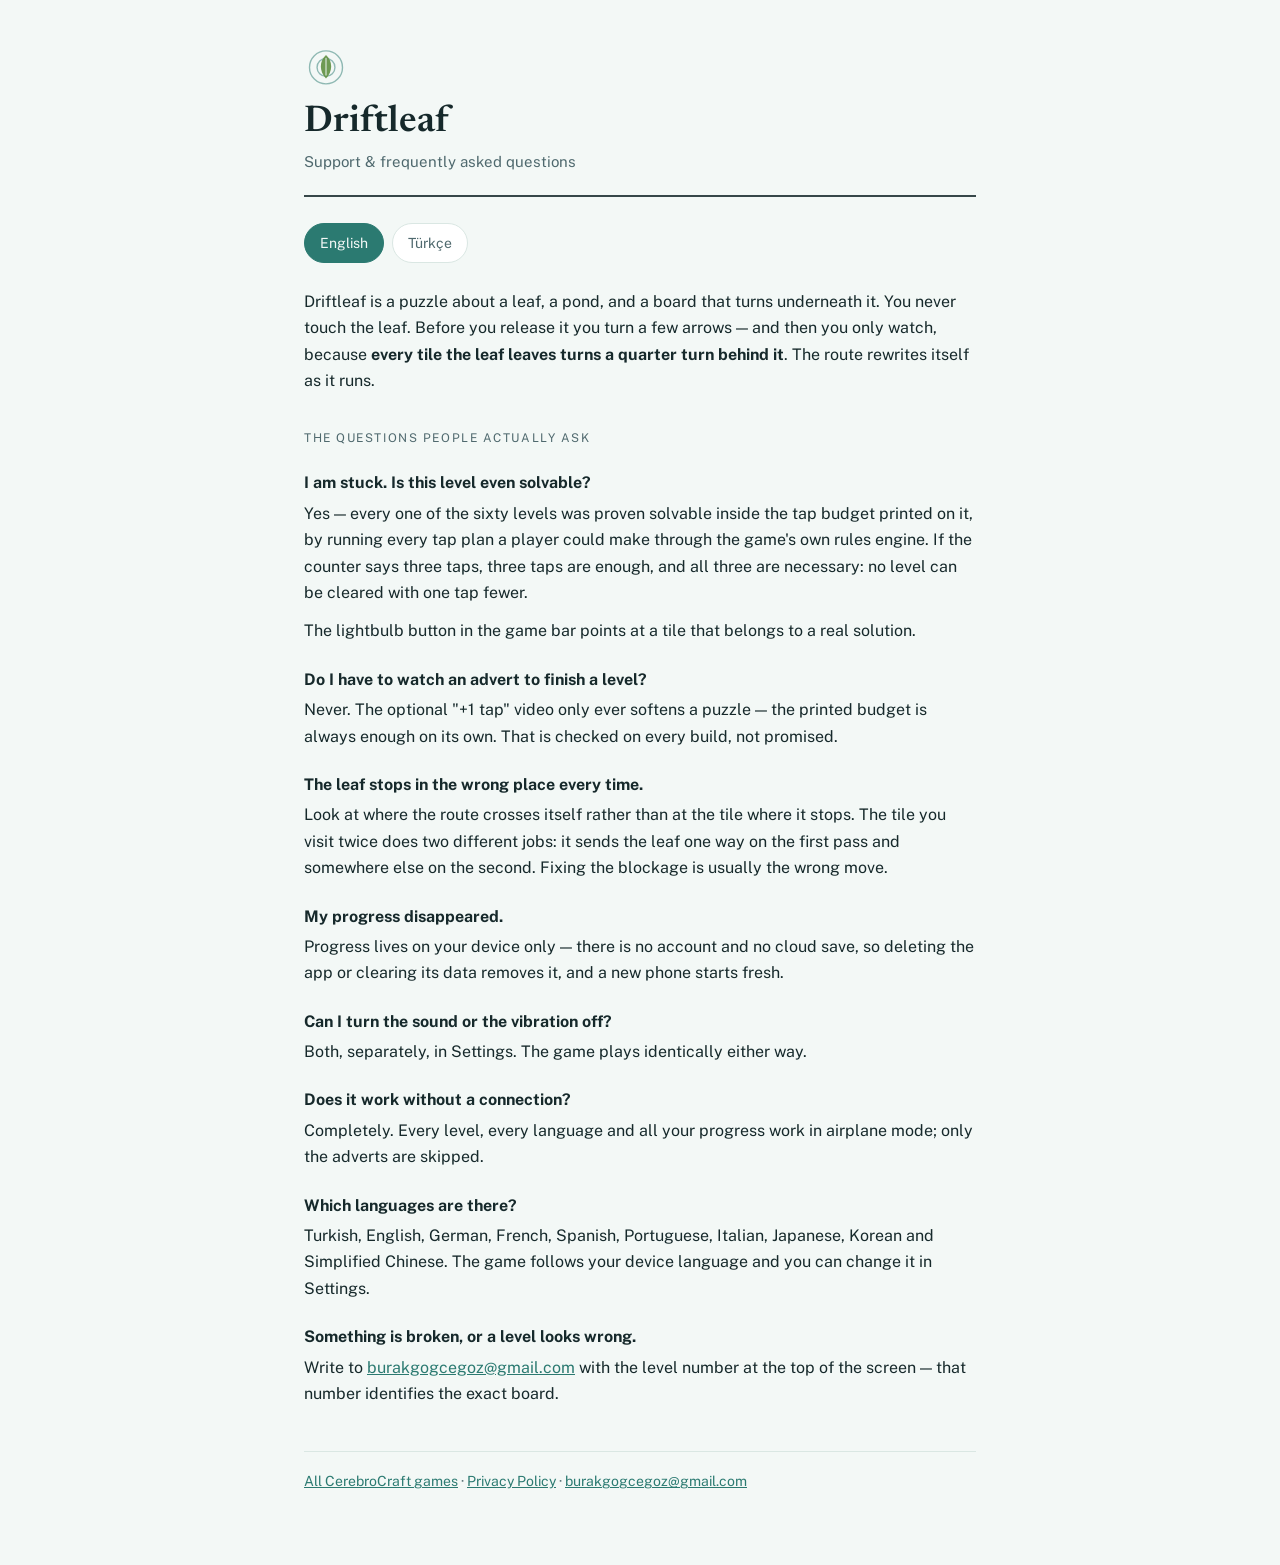
==== driftleaf/index.html @ e94ea5ab "Driftleaf: support and privacy pages" ====
<!doctype html>
<html lang="en">
<head>
<meta charset="utf-8">
<meta name="viewport" content="width=device-width, initial-scale=1">
<title>Driftleaf — Support</title>
<meta name="description" content="Driftleaf support and frequently asked questions.">
<link rel="preconnect" href="https://fonts.googleapis.com">
<link rel="preconnect" href="https://fonts.gstatic.com" crossorigin>
<link rel="stylesheet" href="https://fonts.googleapis.com/css2?family=Newsreader:opsz,wght@6..72,600&family=Public+Sans:wght@400;600&display=swap">
<style>
  :root {
    --bg:#f3f8f6; --card:#ffffff; --ink:#16292b; --soft:#4f696e;
    --line:#dae7e3; --line-soft:#eaf2ef; --accent:#2b7a71; --leaf:#5f8f41;
  }
  @media (prefers-color-scheme: dark) {
    :root {
      --bg:#0e1617; --card:#141f1e; --ink:#e4efec; --soft:#a3bab6;
      --line:#22322f; --line-soft:#192726; --accent:#77cec2; --leaf:#9ccb72;
    }
  }
  * { box-sizing:border-box; }
  body {
    margin:0; padding:0 20px 72px; background:var(--bg); color:var(--ink);
    font:16px/1.65 "Public Sans", -apple-system, BlinkMacSystemFont, "Segoe UI", Roboto, Helvetica, Arial, sans-serif;
    -webkit-text-size-adjust:100%;
  }
  main { max-width:42rem; margin:0 auto; }
  header.top { padding:44px 0 0; }
  .mark { display:block; width:44px; height:44px; margin:0 0 14px; }
  h1 {
    font-family:Newsreader, Georgia, "Times New Roman", serif; font-weight:600;
    font-size:clamp(1.7rem,5vw,2.3rem); line-height:1.15; margin:0 0 6px; text-wrap:balance;
  }
  .tagline { color:var(--soft); margin:0 0 20px; font-size:15px; }
  .rule { height:2px; background:var(--ink); opacity:.85; margin:0 0 26px; }
  .langs { display:flex; gap:8px; margin:0 0 26px; }
  .langs button {
    font:inherit; font-size:14px; padding:7px 15px; min-height:40px;
    border:1px solid var(--line); border-radius:999px; background:var(--card);
    color:var(--soft); cursor:pointer;
  }
  .langs button[aria-pressed="true"] { background:var(--accent); border-color:var(--accent); color:var(--bg); }
  .langs button:focus-visible { outline:2px solid var(--accent); outline-offset:2px; }
  .eyebrow {
    font-size:12px; letter-spacing:.13em; text-transform:uppercase;
    color:var(--soft); margin:34px 0 12px;
  }
  h2 {
    font-family:Newsreader, Georgia, serif; font-weight:600; font-size:1.15rem;
    margin:30px 0 8px; padding-top:10px; border-top:1px solid var(--line);
  }
  h3 { font-size:1rem; margin:22px 0 4px; }
  p { margin:0 0 12px; }
  ul { padding-left:1.2rem; margin:0 0 14px; }
  li { margin:5px 0; }
  code {
    background:var(--line-soft); border:1px solid var(--line); padding:1px 5px;
    border-radius:5px; font-size:.9em;
  }
  a { color:var(--accent); overflow-wrap:anywhere; }
  footer.end {
    margin-top:44px; padding-top:18px; border-top:1px solid var(--line);
    color:var(--soft); font-size:14px;
  }
  section[hidden] { display:none; }
</style>
</head>
<body>
<main>
  <header class="top">
    <svg class="mark" viewBox="0 0 64 64" aria-hidden="true">
      <circle cx="32" cy="34" r="24" fill="none" stroke="var(--accent)" stroke-width="2" opacity=".5"/>
      <circle cx="32" cy="34" r="13" fill="none" stroke="var(--accent)" stroke-width="2" opacity=".5"/>
      <path d="M32 16 C42 25 42 40 32 50 C22 40 22 25 32 16 Z" fill="var(--leaf)" opacity=".9"/>
      <path d="M32 21 L32 45" stroke="var(--bg)" stroke-width="2" stroke-linecap="round" opacity=".7"/>
    </svg>
    <h1>Driftleaf</h1>
    <p class="tagline">Support &amp; frequently asked questions</p>
    <div class="rule"></div>
    <div class="langs">
      <button type="button" data-lang="en" aria-pressed="true">English</button>
      <button type="button" data-lang="tr" aria-pressed="false">Türkçe</button>
    </div>
  </header>

  <section id="en" lang="en">

    <p>Driftleaf is a puzzle about a leaf, a pond, and a board that turns underneath it.
    You never touch the leaf. Before you release it you turn a few arrows — and then you
    only watch, because <strong>every tile the leaf leaves turns a quarter turn behind
    it</strong>. The route rewrites itself as it runs.</p>

    <p class="eyebrow">The questions people actually ask</p>

    <h3>I am stuck. Is this level even solvable?</h3>
    <p>Yes — every one of the sixty levels was proven solvable inside the tap budget
    printed on it, by running every tap plan a player could make through the game's own
    rules engine. If the counter says three taps, three taps are enough, and all three are
    necessary: no level can be cleared with one tap fewer.</p>
    <p>The lightbulb button in the game bar points at a tile that belongs to a real
    solution.</p>

    <h3>Do I have to watch an advert to finish a level?</h3>
    <p>Never. The optional "+1 tap" video only ever softens a puzzle — the printed budget
    is always enough on its own. That is checked on every build, not promised.</p>

    <h3>The leaf stops in the wrong place every time.</h3>
    <p>Look at where the route crosses itself rather than at the tile where it stops. The
    tile you visit twice does two different jobs: it sends the leaf one way on the first
    pass and somewhere else on the second. Fixing the blockage is usually the wrong move.</p>

    <h3>My progress disappeared.</h3>
    <p>Progress lives on your device only — there is no account and no cloud save, so
    deleting the app or clearing its data removes it, and a new phone starts fresh.</p>

    <h3>Can I turn the sound or the vibration off?</h3>
    <p>Both, separately, in Settings. The game plays identically either way.</p>

    <h3>Does it work without a connection?</h3>
    <p>Completely. Every level, every language and all your progress work in airplane
    mode; only the adverts are skipped.</p>

    <h3>Which languages are there?</h3>
    <p>Turkish, English, German, French, Spanish, Portuguese, Italian, Japanese, Korean
    and Simplified Chinese. The game follows your device language and you can change it
    in Settings.</p>

    <h3>Something is broken, or a level looks wrong.</h3>
    <p>Write to <a href="mailto:burakgogcegoz@gmail.com">burakgogcegoz@gmail.com</a> with
    the level number at the top of the screen — that number identifies the exact board.</p>

  </section>

  <section id="tr" lang="tr">

    <p>Driftleaf bir yaprak, bir gölet ve yaprağın altında dönen bir tahta üzerine kurulu
    bir bulmaca. Yaprağa hiç dokunmazsın. Bırakmadan önce birkaç oku çevirirsin — sonra
    yalnızca izlersin, çünkü <strong>yaprak bir karodan ayrılırken o karo arkasında çeyrek
    tur döner</strong>. Yol, akarken kendini yeniden yazar.</p>

    <p class="eyebrow">Gerçekten sorulan sorular</p>

    <h3>Takıldım. Bu bölüm gerçekten geçilebiliyor mu?</h3>
    <p>Evet — altmış bölümün her biri, üstünde yazan dokunuş bütçesiyle çözülebildiği
    ispatlanarak yayınlandı: oyuncunun yapabileceği tüm dokunuş planları oyunun kendi
    kural motorunda tek tek çalıştırıldı. Sayaç "üç dokunuş" diyorsa üçü yeter, üçü de
    gereklidir; hiçbir bölüm bir dokunuş eksiğiyle geçilemez.</p>
    <p>Oyun çubuğundaki ampul düğmesi, gerçek bir çözüme ait bir karoyu gösterir.</p>

    <h3>Bölümü geçmek için reklam izlemem gerekiyor mu?</h3>
    <p>Asla. İsteğe bağlı "+1 dokunuş" videosu bulmacayı yalnızca yumuşatır; yazılı bütçe
    tek başına her zaman yeter. Bu, söz verilen değil, her derlemede yeniden sınanan bir
    şey.</p>

    <h3>Yaprak her seferinde yanlış yerde duruyor.</h3>
    <p>Yaprağın durduğu karoya değil, rotanın kendisiyle kesiştiği yere bak. İki kez
    uğradığın karo iki ayrı iş yapar: ilk geçişte seni bir yere, ikinci geçişte bambaşka
    bir yere gönderir. Tıkanmayı düzeltmeye çalışmak genelde yanlış hamledir.</p>

    <h3>İlerlemem kayboldu.</h3>
    <p>İlerleme yalnızca cihazında durur — hesap da bulut kayıt da yok. Uygulamayı silmek
    ya da verisini temizlemek onu da siler; yeni bir telefon sıfırdan başlar.</p>

    <h3>Sesi veya titreşimi kapatabilir miyim?</h3>
    <p>İkisini de, ayrı ayrı, Ayarlar'dan. Oyun her iki durumda da tıpatıp aynı oynanır.</p>

    <h3>İnternetsiz çalışıyor mu?</h3>
    <p>Tamamen. Uçak modunda her bölüm, her dil ve tüm ilerlemen normal çalışır; yalnızca
    reklamlar atlanır.</p>

    <h3>Hangi diller var?</h3>
    <p>Türkçe, İngilizce, Almanca, Fransızca, İspanyolca, Portekizce, İtalyanca, Japonca,
    Korece ve Basitleştirilmiş Çince. Oyun cihazının dilini izler, Ayarlar'dan
    değiştirebilirsin.</p>

    <h3>Bir şey bozuk ya da bir bölüm yanlış görünüyor.</h3>
    <p>Ekranın üstündeki bölüm numarasıyla birlikte
    <a href="mailto:burakgogcegoz@gmail.com">burakgogcegoz@gmail.com</a> adresine yaz — o
    numara tam olarak hangi tahta olduğunu söylüyor.</p>

  </section>

  <footer class="end"><a href="../">All CerebroCraft games</a> · <a href="privacy.html">Privacy Policy</a> · <a href="mailto:burakgogcegoz@gmail.com">burakgogcegoz@gmail.com</a></footer>
</main>
<script>
  /* Both languages are in the page, so with JavaScript off nothing is lost —
     the toggle only hides one of them. The choice goes in the query string:
     a fragment would make the browser scroll past the buttons that set it. */
  (function () {
    var sections = { en: document.getElementById('en'), tr: document.getElementById('tr') };
    var buttons = document.querySelectorAll('.langs button');
    function show(code) {
      for (var k in sections) sections[k].hidden = (k !== code);
      buttons.forEach(function (b) { b.setAttribute('aria-pressed', String(b.dataset.lang === code)); });
      document.documentElement.lang = code;
      try { history.replaceState(null, '', '?lang=' + code); } catch (e) {}
    }
    buttons.forEach(function (b) { b.addEventListener('click', function () { show(b.dataset.lang); }); });
    var asked = (location.search.match(/[?&]lang=(tr|en)/) || [])[1] ||
                (location.hash === '#tr' ? 'tr' : location.hash === '#en' ? 'en' : '');
    show(asked || ((navigator.language || 'en').toLowerCase().indexOf('tr') === 0 ? 'tr' : 'en'));
    window.scrollTo(0, 0);
  })();
</script>
</body>
</html>
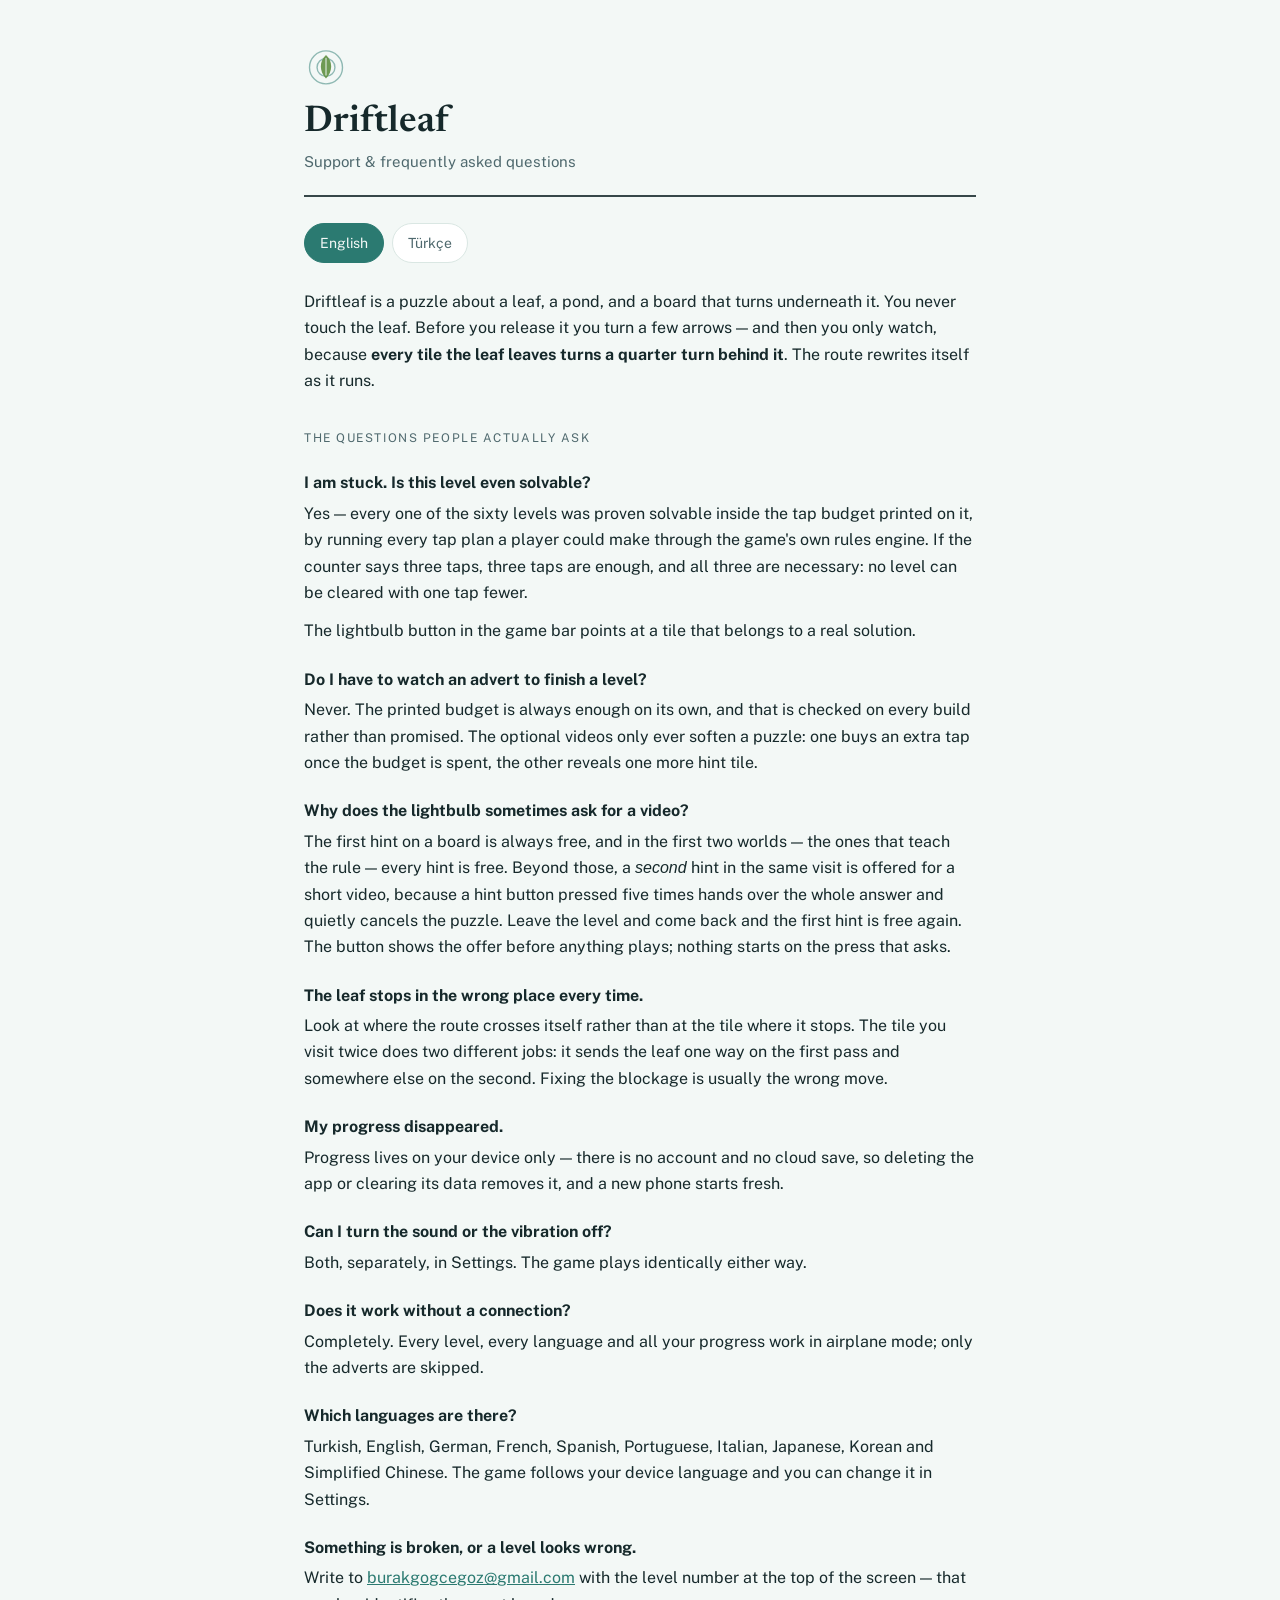
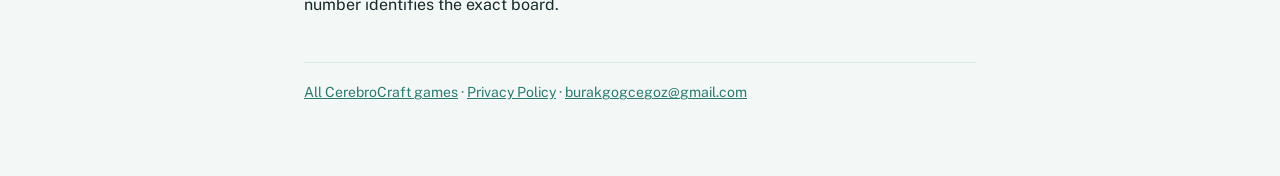
==== commit cb52da6a: "Driftleaf: the hint now has a price, and a free first tile" ====
--- a/driftleaf/index.html
+++ b/driftleaf/index.html
@@ -102,8 +102,17 @@
     solution.</p>
 
     <h3>Do I have to watch an advert to finish a level?</h3>
-    <p>Never. The optional "+1 tap" video only ever softens a puzzle — the printed budget
-    is always enough on its own. That is checked on every build, not promised.</p>
+    <p>Never. The printed budget is always enough on its own, and that is checked on every
+    build rather than promised. The optional videos only ever soften a puzzle: one buys an
+    extra tap once the budget is spent, the other reveals one more hint tile.</p>
+
+    <h3>Why does the lightbulb sometimes ask for a video?</h3>
+    <p>The first hint on a board is always free, and in the first two worlds — the ones
+    that teach the rule — every hint is free. Beyond those, a <em>second</em> hint in the
+    same visit is offered for a short video, because a hint button pressed five times
+    hands over the whole answer and quietly cancels the puzzle. Leave the level and come
+    back and the first hint is free again. The button shows the offer before anything
+    plays; nothing starts on the press that asks.</p>
 
     <h3>The leaf stops in the wrong place every time.</h3>
     <p>Look at where the route crosses itself rather than at the tile where it stops. The
@@ -149,9 +158,16 @@
     <p>Oyun çubuğundaki ampul düğmesi, gerçek bir çözüme ait bir karoyu gösterir.</p>
 
     <h3>Bölümü geçmek için reklam izlemem gerekiyor mu?</h3>
-    <p>Asla. İsteğe bağlı "+1 dokunuş" videosu bulmacayı yalnızca yumuşatır; yazılı bütçe
-    tek başına her zaman yeter. Bu, söz verilen değil, her derlemede yeniden sınanan bir
-    şey.</p>
+    <p>Asla. Yazılı bütçe tek başına her zaman yeter ve bu, söz verilen değil, her
+    derlemede yeniden sınanan bir şey. İsteğe bağlı videolar bulmacayı yalnızca yumuşatır:
+    biri bütçe bitince bir ek dokunuş verir, diğeri bir ipucu karosu daha açar.</p>
+
+    <h3>Ampul neden bazen video istiyor?</h3>
+    <p>Her tahtada ilk ipucu bedava; ilk iki dünyada — kuralı öğreten dünyalarda — her
+    ipucu bedava. Ötesinde, <em>aynı ziyaretteki ikinci</em> ipucu için kısa bir video
+    teklif ediliyor: beş kez basılan bir ipucu düğmesi cevabın tamamını verir ve bulmacayı
+    sessizce iptal eder. Bölümden çıkıp geri girersen ilk ipucu yine bedava. Düğme teklifi
+    oynatmadan önce gösteriyor; hiçbir video, onu isteyen basışta başlamıyor.</p>
 
     <h3>Yaprak her seferinde yanlış yerde duruyor.</h3>
     <p>Yaprağın durduğu karoya değil, rotanın kendisiyle kesiştiği yere bak. İki kez
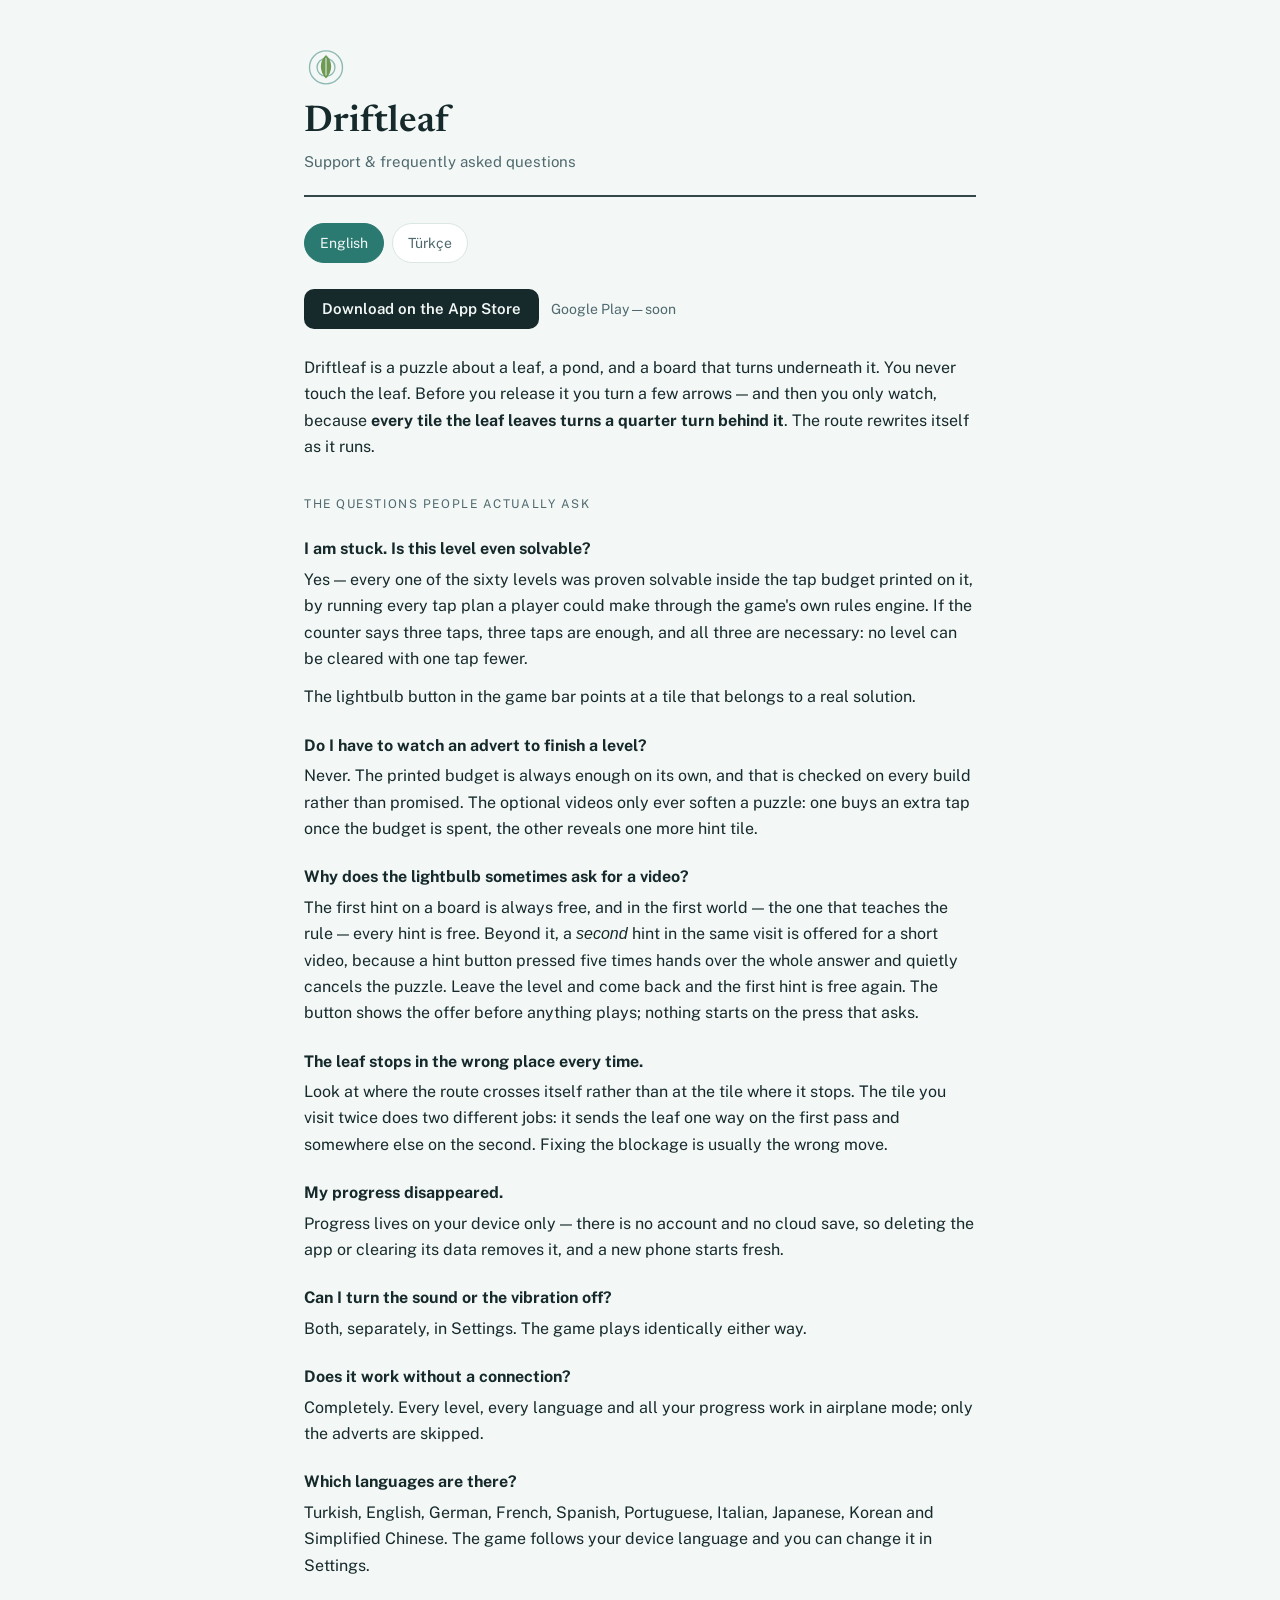
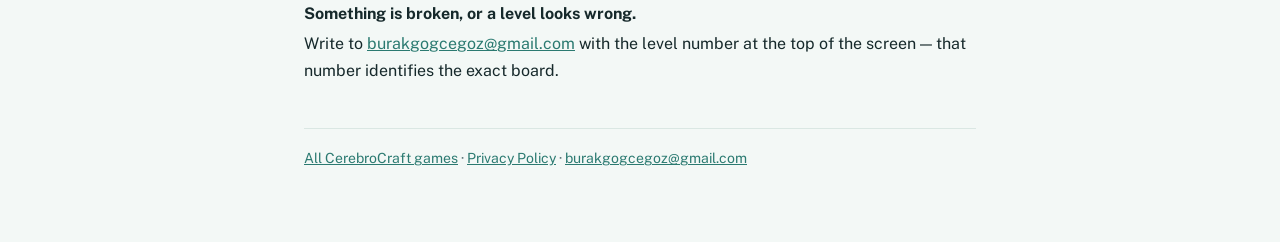
==== commit 6468cc15: "Put the App Store link on the page the stores point at" ====
--- a/driftleaf/index.html
+++ b/driftleaf/index.html
@@ -42,6 +42,15 @@
   }
   .langs button[aria-pressed="true"] { background:var(--accent); border-color:var(--accent); color:var(--bg); }
   .langs button:focus-visible { outline:2px solid var(--accent); outline-offset:2px; }
+  .get { display:flex; gap:12px; align-items:center; flex-wrap:wrap; margin:0 0 26px; }
+  .badge {
+    display:inline-block; padding:11px 18px; border-radius:10px;
+    background:var(--ink); color:var(--bg); text-decoration:none;
+    font-size:15px; font-weight:600; line-height:1.2;
+  }
+  .badge:hover { background:var(--accent); }
+  .badge:focus-visible { outline:2px solid var(--accent); outline-offset:3px; }
+  .soon { color:var(--soft); font-size:14px; }
   .eyebrow {
     font-size:12px; letter-spacing:.13em; text-transform:uppercase;
     color:var(--soft); margin:34px 0 12px;
@@ -82,6 +91,15 @@
       <button type="button" data-lang="en" aria-pressed="true">English</button>
       <button type="button" data-lang="tr" aria-pressed="false">Türkçe</button>
     </div>
+    <!--
+      The shared result card in the game points at this page, so this is where
+      someone who was handed a score ends up. Until now the page could tell them
+      what Driftleaf is and nothing about how to get it.
+    -->
+    <div class="get">
+      <a class="badge" href="https://apps.apple.com/app/id6804415221">Download on the App&nbsp;Store</a>
+      <span class="soon">Google Play — soon</span>
+    </div>
   </header>
 
   <section id="en" lang="en">
@@ -107,8 +125,8 @@
     extra tap once the budget is spent, the other reveals one more hint tile.</p>
 
     <h3>Why does the lightbulb sometimes ask for a video?</h3>
-    <p>The first hint on a board is always free, and in the first two worlds — the ones
-    that teach the rule — every hint is free. Beyond those, a <em>second</em> hint in the
+    <p>The first hint on a board is always free, and in the first world — the one
+    that teaches the rule — every hint is free. Beyond it, a <em>second</em> hint in the
     same visit is offered for a short video, because a hint button pressed five times
     hands over the whole answer and quietly cancels the puzzle. Leave the level and come
     back and the first hint is free again. The button shows the offer before anything
@@ -163,7 +181,7 @@
     biri bütçe bitince bir ek dokunuş verir, diğeri bir ipucu karosu daha açar.</p>
 
     <h3>Ampul neden bazen video istiyor?</h3>
-    <p>Her tahtada ilk ipucu bedava; ilk iki dünyada — kuralı öğreten dünyalarda — her
+    <p>Her tahtada ilk ipucu bedava; ilk dünyada — kuralı öğreten dünyada — her
     ipucu bedava. Ötesinde, <em>aynı ziyaretteki ikinci</em> ipucu için kısa bir video
     teklif ediliyor: beş kez basılan bir ipucu düğmesi cevabın tamamını verir ve bulmacayı
     sessizce iptal eder. Bölümden çıkıp geri girersen ilk ipucu yine bedava. Düğme teklifi
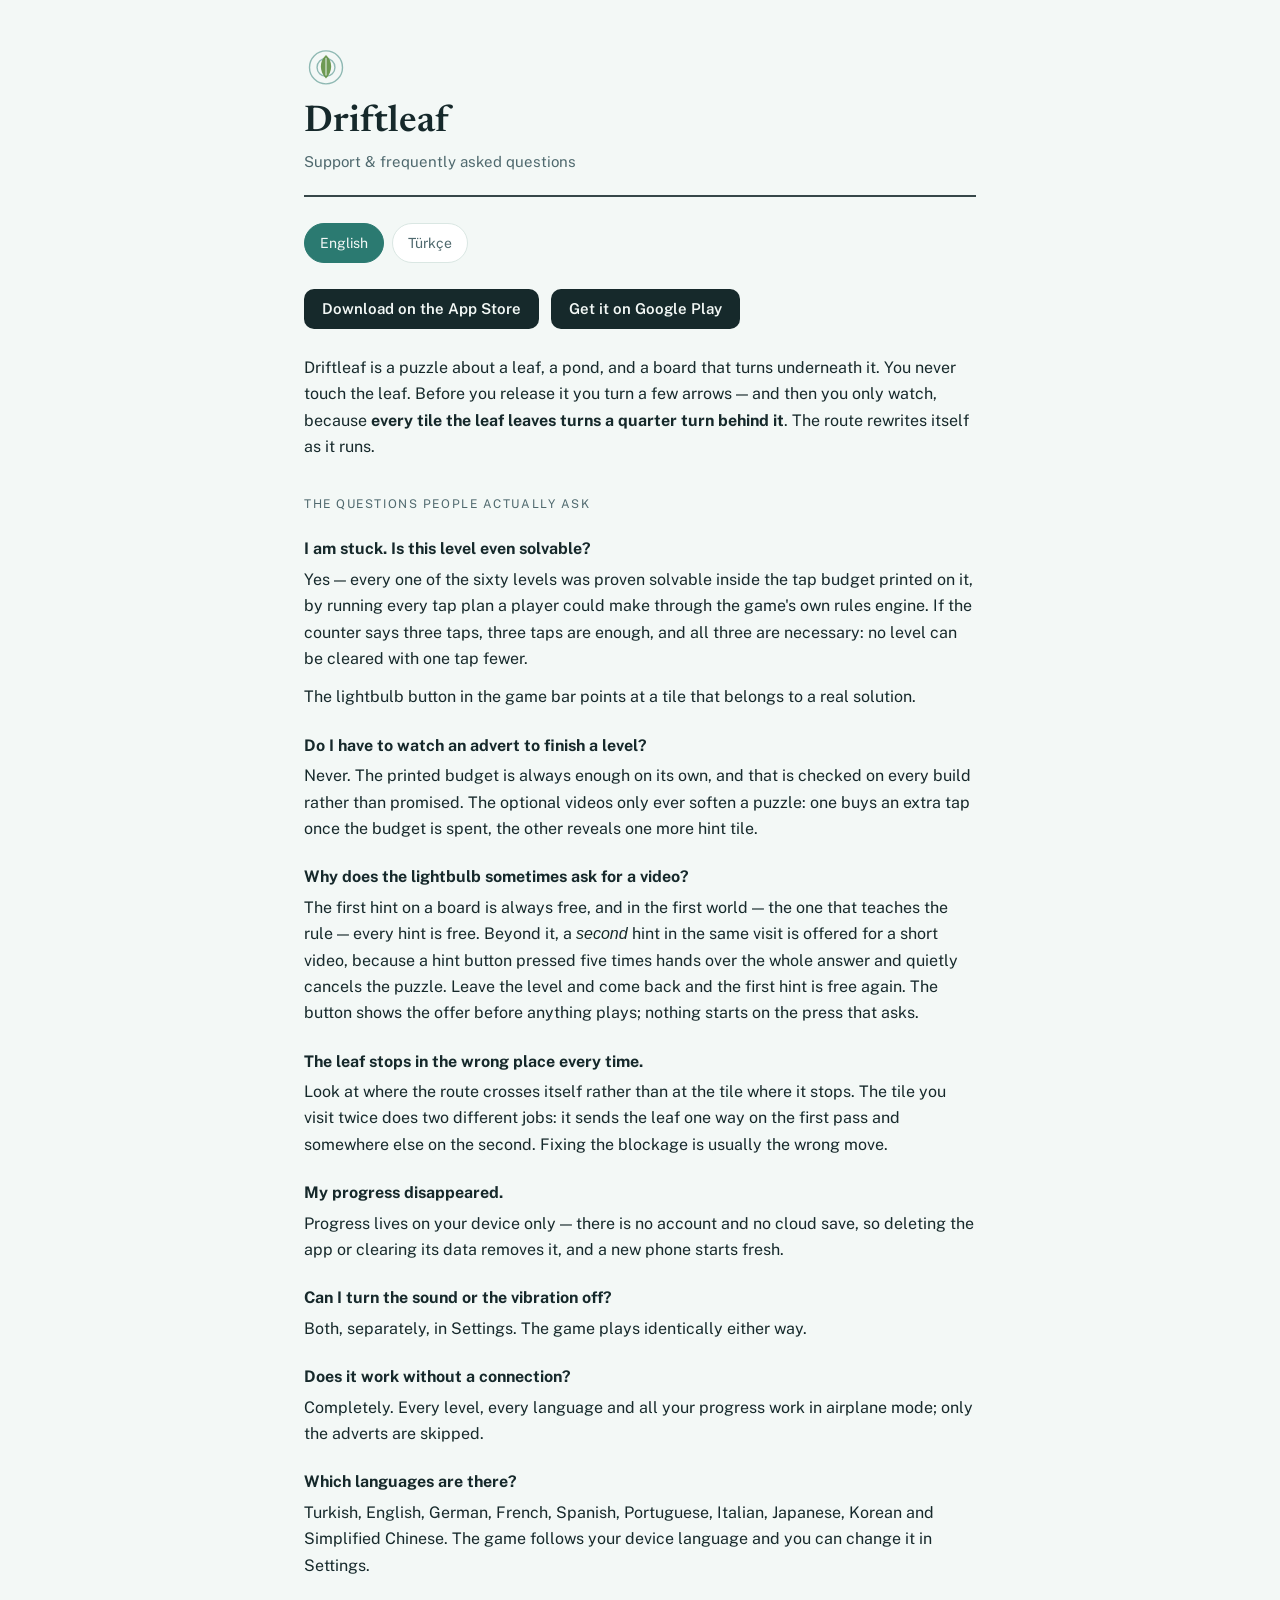
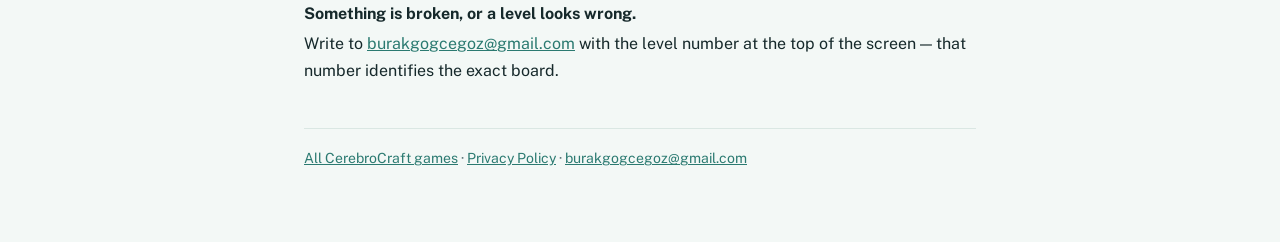
==== commit 83e9ab25: "Offer both stores, now that both of them are live" ====
--- a/driftleaf/index.html
+++ b/driftleaf/index.html
@@ -50,7 +50,6 @@
   }
   .badge:hover { background:var(--accent); }
   .badge:focus-visible { outline:2px solid var(--accent); outline-offset:3px; }
-  .soon { color:var(--soft); font-size:14px; }
   .eyebrow {
     font-size:12px; letter-spacing:.13em; text-transform:uppercase;
     color:var(--soft); margin:34px 0 12px;
@@ -93,12 +92,12 @@
     </div>
     <!--
       The shared result card in the game points at this page, so this is where
-      someone who was handed a score ends up. Until now the page could tell them
-      what Driftleaf is and nothing about how to get it.
+      someone who was handed a score ends up, on whichever phone they are holding.
+      Both stores are live, so both are offered rather than one badge and a promise.
     -->
     <div class="get">
       <a class="badge" href="https://apps.apple.com/app/id6804415221">Download on the App&nbsp;Store</a>
-      <span class="soon">Google Play — soon</span>
+      <a class="badge" href="https://play.google.com/store/apps/details?id=com.cerebrocraft.driftleaf">Get it on Google&nbsp;Play</a>
     </div>
   </header>
 
